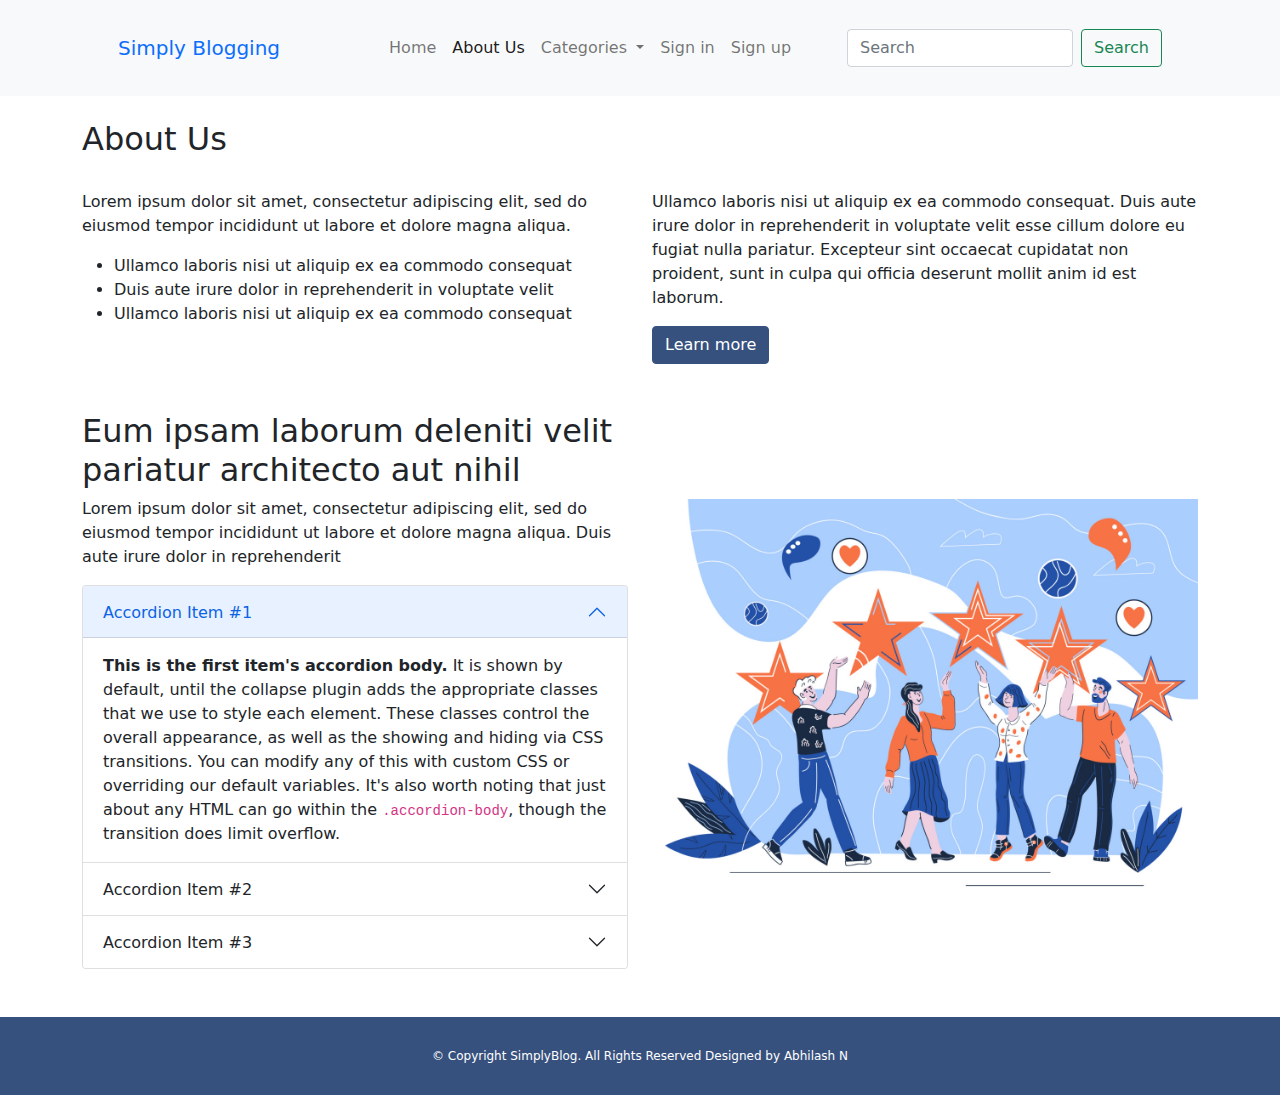
==== about-us.html @ 281dddbe "Registration page done" ====
<!DOCTYPE html>
<html lang="en">
<head>
    <meta charset="UTF-8">
    <meta http-equiv="X-UA-Compatible" content="IE=edge">
    <meta name="viewport" content="width=device-width, initial-scale=1.0">
    <title>Simply Blogging - Home</title>
    <link rel="stylesheet" type="text/css" href="./css/bootstrap.min.css" />
    <link rel="stylesheet" type="text/css" href="./css/style.css" />
</head>
<body>
    <nav class="navbar navbar-expand-lg navbar-light bg-light navbar-simply-blog fixed-top">
        <div class="container px-5">
          <a class="navbar-brand text-primary" href="index.html">Simply Blogging</a>
          <button class="navbar-toggler" type="button" data-bs-toggle="collapse" data-bs-target="#navbarSupportedContent" aria-controls="navbarSupportedContent" aria-expanded="false" aria-label="Toggle navigation">
            <span class="navbar-toggler-icon"></span>
          </button>
          <div class="collapse navbar-collapse" id="navbarSupportedContent">
            <ul class="navbar-nav ms-auto me-lg-5">
              <li class="nav-item">
                <a class="nav-link" aria-current="page" href="index.html">Home</a>
              </li>
              <li class="nav-item">
                <a class="nav-link active" href="#">About Us</a>
              </li>
              <li class="nav-item dropdown">
                <a class="nav-link dropdown-toggle" href="#" id="navbarDropdown" role="button" data-bs-toggle="dropdown" aria-expanded="false">
                  Categories
                </a>
                <ul class="dropdown-menu" aria-labelledby="navbarDropdown">
                  <li><a class="dropdown-item" href="#">Automobile</a></li>
                  <li><a class="dropdown-item" href="#">Finance</a></li>
                  <li><a class="dropdown-item" href="#">Health</a></li>
                  <li><a class="dropdown-item" href="#">Travel</a></li>
                  <li><a class="dropdown-item" href="#">Technology</a></li>
                </ul>
              </li>
              <li class="nav-item">
                <a class="nav-link" href="signin.html">Sign in</a>
              </li>
              <li class="nav-item">
                <a class="nav-link" href="signup.html">Sign up</a>
              </li>
            </ul>
            <form class="d-flex">
              <input class="form-control me-2" type="search" placeholder="Search" aria-label="Search">
              <button class="btn btn-outline-success" type="submit">Search</button>
            </form>
          </div>
        </div>
      </nav>

      <main>
        <div class="container">
            <div class="row">
                <div class="col-sm-12">
                    <h1 class="py-4 page-title">About Us</h1>
                </div>
            </div>
            <div class="row pb-4">
                <div class="col-sm-6">
                    <p>Lorem ipsum dolor sit amet, consectetur adipiscing elit, sed do eiusmod tempor incididunt ut labore et dolore magna aliqua.</p>
                    <ul>
                        <li>Ullamco laboris nisi ut aliquip ex ea commodo consequat</li>
                        <li>Duis aute irure dolor in reprehenderit in voluptate velit</li>
                        <li>Ullamco laboris nisi ut aliquip ex ea commodo consequat</li>
                    </ul>
                </div>
                <div class="col-sm-6">
                    <p>Ullamco laboris nisi ut aliquip ex ea commodo consequat. Duis aute irure dolor in reprehenderit in voluptate velit esse cillum dolore eu fugiat nulla pariatur. Excepteur sint occaecat cupidatat non proident, sunt in culpa qui officia deserunt mollit anim id est laborum.

                    </p>
                    <a href="#" class="btn primary-btn">Learn more</a>
                </div>
            </div>

            <div class="row my-4">
              <div class="col-lg-6">
                <h2>Eum ipsam laborum deleniti velit pariatur architecto aut nihil</h2>
                <p>Lorem ipsum dolor sit amet, consectetur adipiscing elit, sed do eiusmod tempor incididunt ut labore et dolore magna aliqua. Duis aute irure dolor in reprehenderit</p>

                <div class="accordion mb-4" id="accordionPanelsStayOpenExample">
                  <div class="accordion-item">
                    <h2 class="accordion-header" id="panelsStayOpen-headingOne">
                      <button class="accordion-button" type="button" data-bs-toggle="collapse" data-bs-target="#panelsStayOpen-collapseOne" aria-expanded="true" aria-controls="panelsStayOpen-collapseOne">
                        Accordion Item #1
                      </button>
                    </h2>
                    <div id="panelsStayOpen-collapseOne" class="accordion-collapse collapse show" aria-labelledby="panelsStayOpen-headingOne">
                      <div class="accordion-body">
                        <strong>This is the first item's accordion body.</strong> It is shown by default, until the collapse plugin adds the appropriate classes that we use to style each element. These classes control the overall appearance, as well as the showing and hiding via CSS transitions. You can modify any of this with custom CSS or overriding our default variables. It's also worth noting that just about any HTML can go within the <code>.accordion-body</code>, though the transition does limit overflow.
                      </div>
                    </div>
                  </div>
                  <div class="accordion-item">
                    <h2 class="accordion-header" id="panelsStayOpen-headingTwo">
                      <button class="accordion-button collapsed" type="button" data-bs-toggle="collapse" data-bs-target="#panelsStayOpen-collapseTwo" aria-expanded="false" aria-controls="panelsStayOpen-collapseTwo">
                        Accordion Item #2
                      </button>
                    </h2>
                    <div id="panelsStayOpen-collapseTwo" class="accordion-collapse collapse" aria-labelledby="panelsStayOpen-headingTwo">
                      <div class="accordion-body">
                        <strong>This is the second item's accordion body.</strong> It is hidden by default, until the collapse plugin adds the appropriate classes that we use to style each element. These classes control the overall appearance, as well as the showing and hiding via CSS transitions. You can modify any of this with custom CSS or overriding our default variables. It's also worth noting that just about any HTML can go within the <code>.accordion-body</code>, though the transition does limit overflow.
                      </div>
                    </div>
                  </div>
                  <div class="accordion-item">
                    <h2 class="accordion-header" id="panelsStayOpen-headingThree">
                      <button class="accordion-button collapsed" type="button" data-bs-toggle="collapse" data-bs-target="#panelsStayOpen-collapseThree" aria-expanded="false" aria-controls="panelsStayOpen-collapseThree">
                        Accordion Item #3
                      </button>
                    </h2>
                    <div id="panelsStayOpen-collapseThree" class="accordion-collapse collapse" aria-labelledby="panelsStayOpen-headingThree">
                      <div class="accordion-body">
                        <strong>This is the third item's accordion body.</strong> It is hidden by default, until the collapse plugin adds the appropriate classes that we use to style each element. These classes control the overall appearance, as well as the showing and hiding via CSS transitions. You can modify any of this with custom CSS or overriding our default variables. It's also worth noting that just about any HTML can go within the <code>.accordion-body</code>, though the transition does limit overflow.
                      </div>
                    </div>
                  </div>
                </div>
              </div> <!-- End of col 6 -->
              <div class="col-lg-6 d-flex align-items-center">
                <div>
                  <img src="./images/about-img.png" alt="about-img" class="img-fluid" />
                </div>
              </div>
            </div>
        </div>
      </main>

      <footer class="footer">
        <div class="container">
          <div class="copyright col-12 text-center">
            © Copyright SimplyBlog. All Rights Reserved Designed by Abhilash N
          </div>
        </div>
      </footer>

      <script src="./js/jquery.js"></script>
      <script src="./js/bootstrap.bundle.min.js"></script>
</body>
</html>
---- css/style.css ----
:root {
    --title-color: #16161a;
    --gray-bg: rgba(155,155,155,0.05);
    --tag-color: #FFFFFF;
    --tag-bg: #fd3a13; 
    --meta-color: #97979d;
    --radius: 2px;
    --title-weight: 700;
    --light-weight: 300;
    --primary-color: #37517e;
}
main {
    margin-top: 96px;
}

.primary-btn {
    background-color: var(--primary-color);
    color: #FFF;
    border-color: var(--primary-color);
}

.primary-btn:hover {
    background-color: #FFF;
    color: var(--primary-color);
    transition: background-color 0.5s;
}


.navbar-simply-blog {
    padding-top: 1.75rem;
    padding-bottom: 1.75rem;
}

.py-10 {
    padding-top: 3rem!important;
    padding-bottom: 3rem!important;
}

.trend-card {
    display: flex;
}

.trend-no {
    color: #ccc;
    letter-spacing: 0;
    font-size: 30px;
    font-weight: 500;
    font-family: Arial, Helvetica, sans-serif;
    flex: 0 0 auto;
    width: 40px;
    top: -10px;
    margin-right: 16px;
    position: relative;
}

.trend-author {
    display: flex;
}

.authorpic img {
    border-radius: 50%;
    width: 20px;
    height: 20px;
    display: block;
    margin-right: 10px;
}

.trend-authname {
    line-height: 16px;
    font-size: 13px;
    font-weight: 500;
    word-break: break-all;
    padding-right: 2px;
    text-overflow: ellipsis;
    overflow: hidden;
}

.trend-title {
    max-height: 40px;
    font-weight: 700;
    font-size: 16px;
    line-height: 20px;
    margin-bottom: 8px;
}

.trend-date {
    color: rgba(117, 117, 117, 1);
    font-size: 13px;
    line-height: 20px;
    font-weight: 400;
}

.content-section .content-block {
    float: left;
    width: 100%;
}

.block1-items {
    display: grid;
    grid-template-columns: repeat(2,1fr);
    align-items: start;
    grid-gap: 25px;
}

.block1-items .cs .entry-inner {
    height: 335px;
}
.cs .entry-inner {
    display: block;
    position: relative;
    width: 100%;
    height: 100%;
    overflow: hidden;
}

.block1-items .cs .entry-image-wrap {
    width: 100%;
    height: 100%;
}
.entry-image-wrap, .author-avatar-wrap, .comments .avatar-image-container {
    display: block;
    position: relative;
    overflow: hidden;
    background-color: var(--gray-bg);
    z-index: 5;
    color: transparent;
}


.entry-image.pbt-lazy, .author-avatar.pbt-lazy {
    opacity: 1;
}

.entry-image, .author-avatar {
    display: block;
    position: relative;
    width: 100%;
    height: 100%;
    background-size: cover;
    background-position: center center;
    background-repeat: no-repeat;
    z-index: 1;
    transform-origin: center;
    opacity: 0;
    transition: opacity .35s ease,transform .35s ease;
}

.entry-info {
    position: absolute;
    left: 0;
    bottom: 0;
    width: 100%;
    background: linear-gradient(to bottom,rgba(0,0,0,0),rgba(0,0,0,0.65));
    overflow: hidden;
    z-index: 10;
    padding: 15px;
}
.entry-header {
    display: flex;
    flex-direction: column;
}

.entry-info .entry-category {
    width: -moz-fit-content;
    width: fit-content;
    margin: 0 0 10px;
}
.entry-category {
    display: flex;
    align-items: center;
    height: 17px;
    background-color: var(--tag-bg);
    font-size: 10px;
    color: var(--tag-color);
    font-weight: 500;
    text-transform: uppercase;
    line-height: 0;
    padding: 1px 7px 0;
    border-radius: var(--radius);
}

.block1-items .cs .entry-title {
    font-size: 21px;
}

.entry-info .entry-title {
    color: #fff;
    text-shadow: 0 1px 2px rgb(0 0 0 / 20%);
}
.entry-title {
    color: var(--title-color);
    font-weight: var(--title-weight);
    line-height: 1.35em;
}

.block1-items .cs .entry-meta {
    flex-wrap: wrap;
}

.entry-info .entry-meta {
    color: #c5c5ca;
    text-shadow: 0 1px 2px rgb(0 0 0 / 10%);
}
.entry-meta {
    display: flex;
    font-size: 12px;
    color: var(--meta-color);
    font-weight: var(--light-weight);
    margin: 4px 0 0;
}

.entry-meta .mi, .entry-meta .sp {
    margin: 0 4px 0 0;
}
.entry-meta .mi {
    display: flex;
}

.block1-list {
    display: grid;
    grid-template-columns: 1fr;
    grid-gap: 25px;
}

.block1-list .block1-item {
    display: flex;
}
.block1-list .entry-image-wrap {
    width: 98px;
    height: 65px;
    margin: 0 13px 0 0;
}

.block1-list .entry-header {
    flex: 1;
}

.block1-list .entry-title {
    font-size: 14px;
}

.entry-title {
    color: #16161a;
    font-weight: var(--title-weight);
    line-height: 1.35em;
}

.entry-title a {
    display: block;
    color: var(--title-color);
}

.entry-meta {
    display: flex;
    font-size: 12px;
    color: var(--meta-color);
    font-weight: var(--light-weight);
    margin: 4px 0 0;
}

.ad-img {
    max-height: 400px;
}

.footer-newsletter {
    padding: 50px 0;
    background: #f3f5fa;
    text-align: center;
    font-size: 15px;
    color: #444444;
}

.footer-newsletter h2 {
    font-size: 24px;
    margin: 0 0 20px 0;
    padding: 0;
    line-height: 1;
    font-weight: 600;
    color: #37517e;
}

.footer-newsletter form {
    margin-top: 30px;
    background: #fff;
    padding: 6px 10px;
    position: relative;
    border-radius: 50px;
    box-shadow: 0px 2px 15px rgb(0 0 0 / 6%);
    text-align: left;
}

.footer-newsletter form input[type=email] {
    border: 0;
    padding: 4px 8px;
    width: calc(100% - 100px);
}

.footer-newsletter form input[type=submit] {
    position: absolute;
    top: 0;
    right: 0;
    bottom: 0;
    border: 0;
    background: none;
    font-size: 16px;
    padding: 0 20px;
    background: #47b2e4;
    color: #fff;
    transition: 0.3s;
    border-radius: 50px;
    box-shadow: 0px 2px 15px rgb(0 0 0 / 10%);
}

.footer {
    padding-top: 30px;
    padding-bottom: 30px;
    color: #fff;
    background: #37517e;
    font-size: 12px;
}

.page-title {
    font-size: 2rem;
}

/* Login Page */

.divider:after,
.divider:before {
content: "";
flex: 1;
height: 1px;
background: #eee;
}
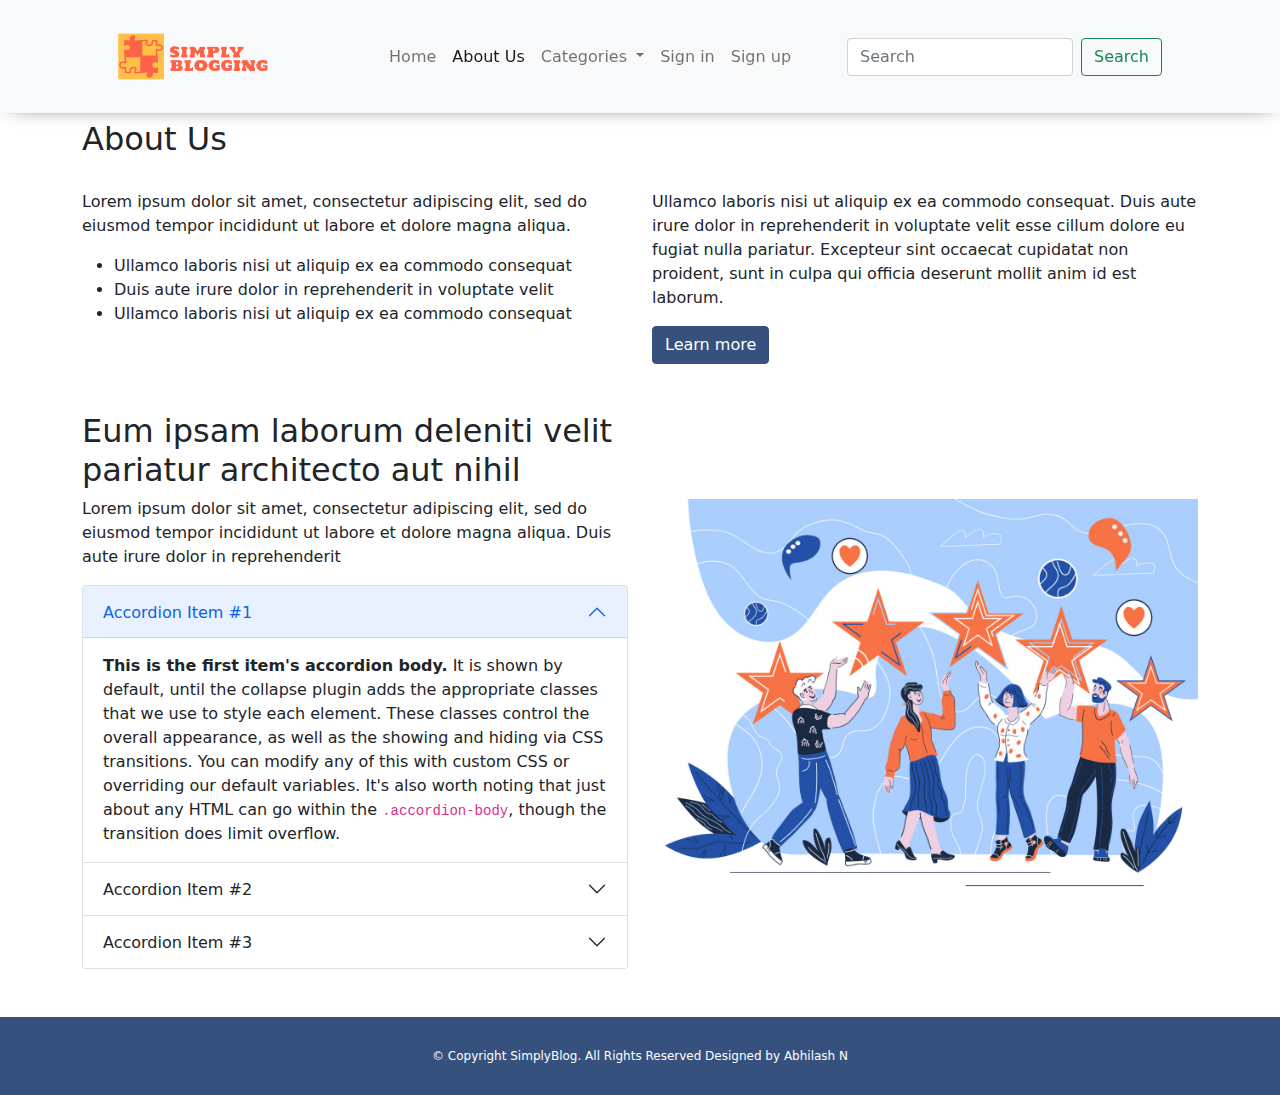
==== commit 0698c559: "Added Health, Travel & Technology Blog Index page, logo, favicon, login and logout functionality" ====
--- a/about-us.html
+++ b/about-us.html
@@ -4,14 +4,15 @@
     <meta charset="UTF-8">
     <meta http-equiv="X-UA-Compatible" content="IE=edge">
     <meta name="viewport" content="width=device-width, initial-scale=1.0">
-    <title>Simply Blogging - Home</title>
+    <link href="./images/favicon.ico" rel="shortcut icon" type="image/x-icon" />
+    <title>Simply Blogging - About Us</title>
     <link rel="stylesheet" type="text/css" href="./css/bootstrap.min.css" />
     <link rel="stylesheet" type="text/css" href="./css/style.css" />
 </head>
 <body>
     <nav class="navbar navbar-expand-lg navbar-light bg-light navbar-simply-blog fixed-top">
         <div class="container px-5">
-          <a class="navbar-brand text-primary" href="index.html">Simply Blogging</a>
+          <a class="navbar-brand text-primary" href="index.html"><img src="./images/logo.png" alt="Logo, link to home page" /></a>
           <button class="navbar-toggler" type="button" data-bs-toggle="collapse" data-bs-target="#navbarSupportedContent" aria-controls="navbarSupportedContent" aria-expanded="false" aria-label="Toggle navigation">
             <span class="navbar-toggler-icon"></span>
           </button>
@@ -28,11 +29,11 @@
                   Categories
                 </a>
                 <ul class="dropdown-menu" aria-labelledby="navbarDropdown">
-                  <li><a class="dropdown-item" href="#">Automobile</a></li>
-                  <li><a class="dropdown-item" href="#">Finance</a></li>
-                  <li><a class="dropdown-item" href="#">Health</a></li>
-                  <li><a class="dropdown-item" href="#">Travel</a></li>
-                  <li><a class="dropdown-item" href="#">Technology</a></li>
+                  <li><a class="dropdown-item" href="automobile.html">Automobile</a></li>
+                  <li><a class="dropdown-item" href="finance.html">Finance</a></li>
+                  <li><a class="dropdown-item" href="health.html">Health</a></li>
+                  <li><a class="dropdown-item" href="travel.html">Travel</a></li>
+                  <li><a class="dropdown-item" href="technology.html">Technology</a></li>
                 </ul>
               </li>
               <li class="nav-item">
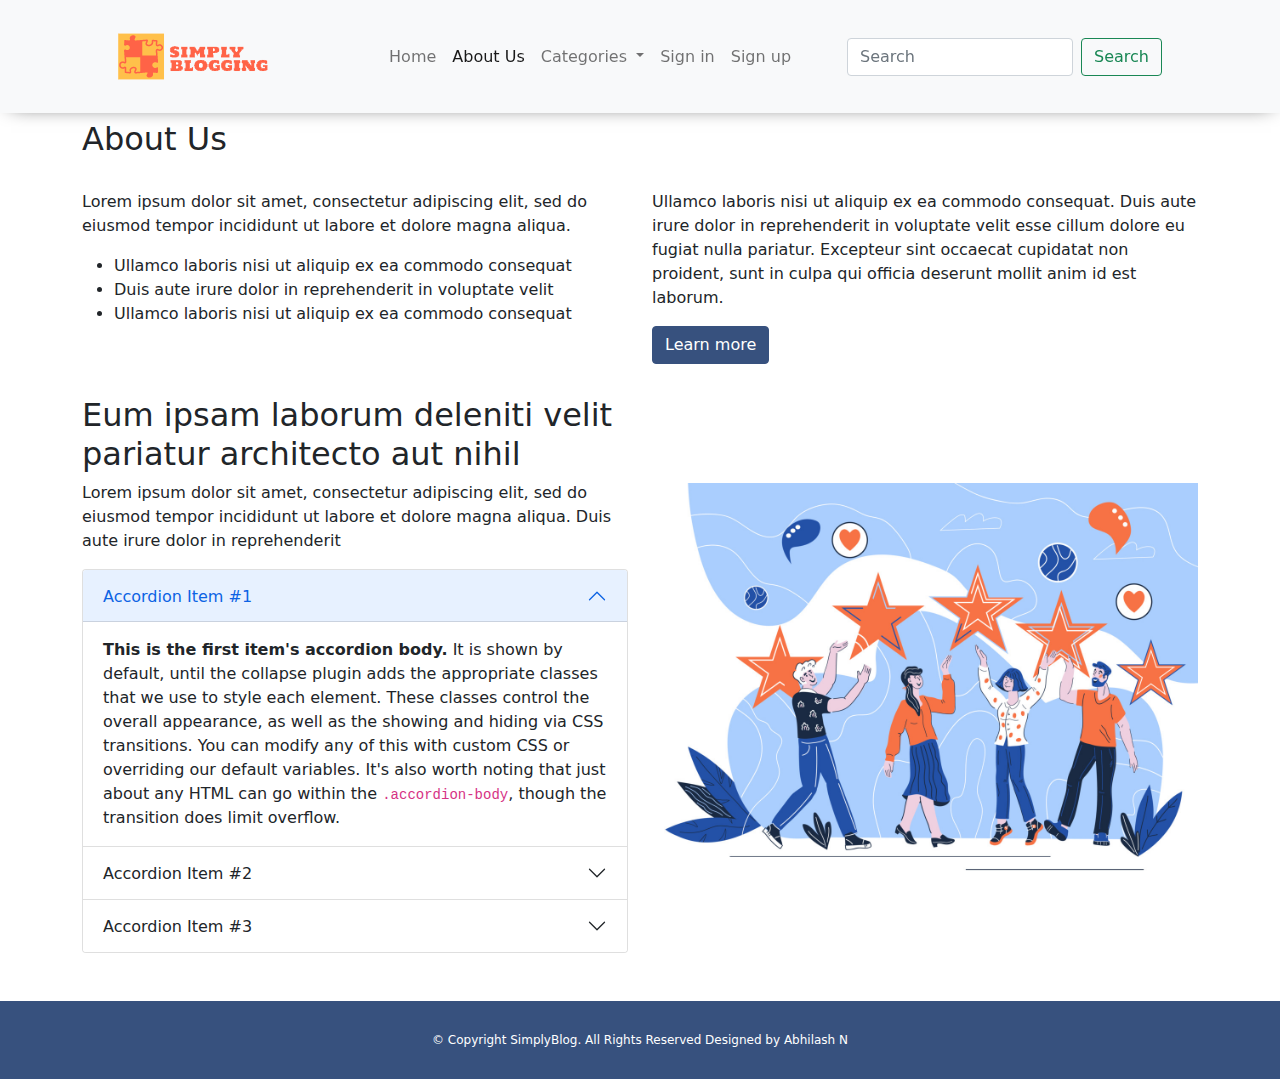
==== commit b35ef296: "Added signup feature and add post page" ====
--- a/about-us.html
+++ b/about-us.html
@@ -36,10 +36,21 @@
                   <li><a class="dropdown-item" href="technology.html">Technology</a></li>
                 </ul>
               </li>
-              <li class="nav-item">
+              <li class="nav-item dropdown account-menu" id="account-menu">
+                <a class="nav-link dropdown-toggle" href="#" id="accountDropdown" role="button" data-bs-toggle="dropdown" aria-expanded="false">
+                  Account
+                </a>
+                <ul class="dropdown-menu" aria-labelledby="accountDropdown">
+                  <li><a class="dropdown-item" href="automobile.html">Profile</a></li>
+                  <li><a class="dropdown-item" href="add-blog.html">Add Blog</a></li>
+                  <li><button class="dropdown-item" href="#" id="logoutBtn">Logout</button></li>
+                  
+                </ul>
+              </li>
+              <li class="nav-item" id="signin-menu">
                 <a class="nav-link" href="signin.html">Sign in</a>
               </li>
-              <li class="nav-item">
+              <li class="nav-item" id="signup-menu">
                 <a class="nav-link" href="signup.html">Sign up</a>
               </li>
             </ul>
@@ -138,5 +149,6 @@
 
       <script src="./js/jquery.js"></script>
       <script src="./js/bootstrap.bundle.min.js"></script>
+      <script src="./js/app.js" defer></script>
 </body>
 </html>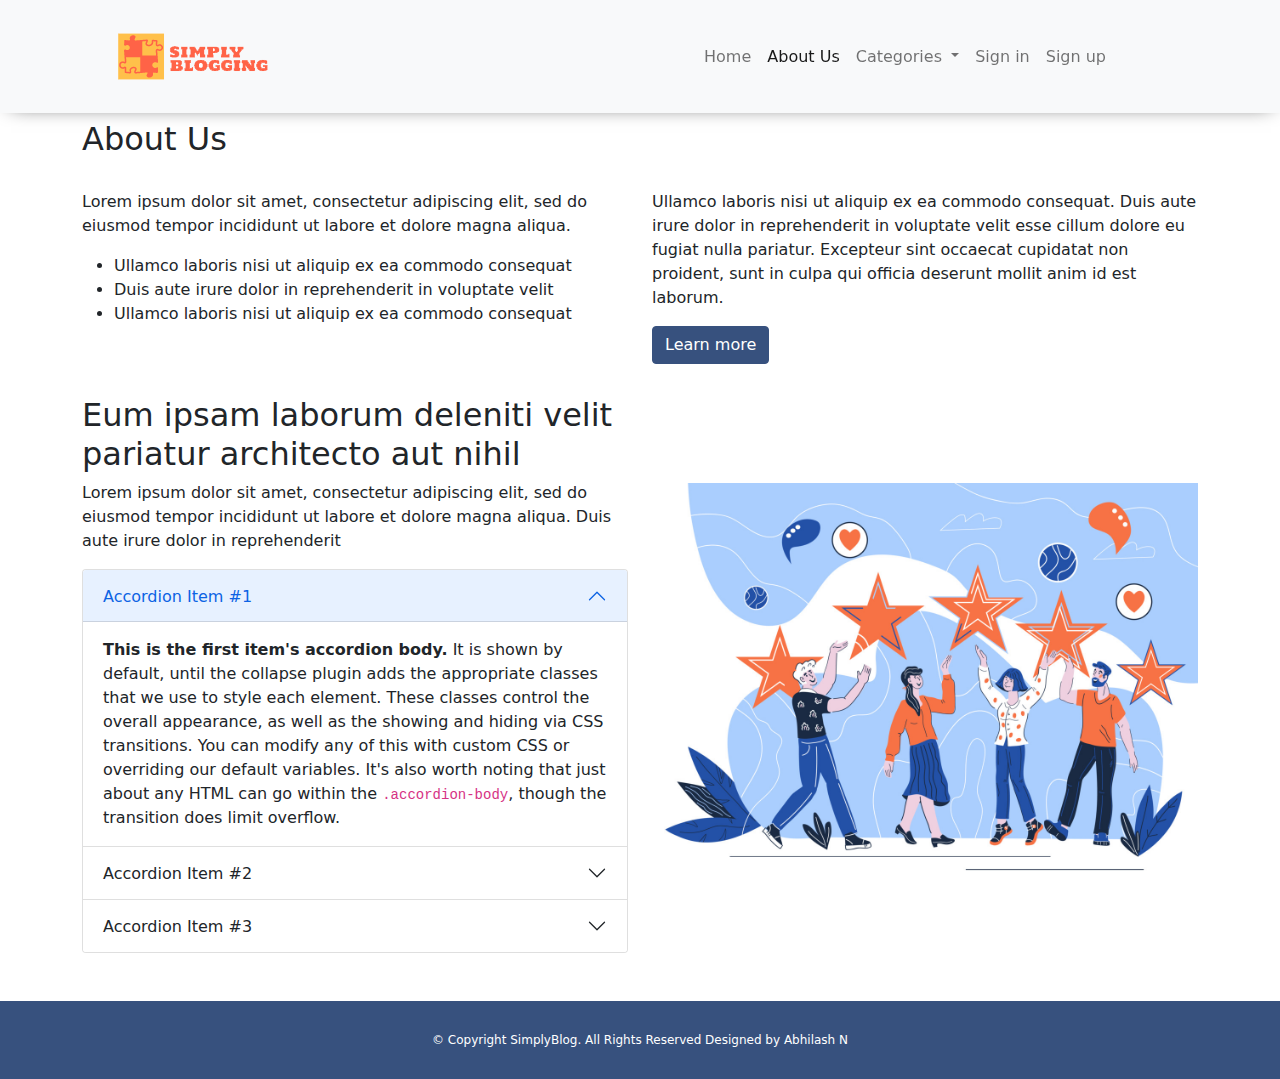
==== commit 679ce71f: "removed search form in all pages" ====
--- a/about-us.html
+++ b/about-us.html
@@ -54,10 +54,7 @@
                 <a class="nav-link" href="signup.html">Sign up</a>
               </li>
             </ul>
-            <form class="d-flex">
-              <input class="form-control me-2" type="search" placeholder="Search" aria-label="Search">
-              <button class="btn btn-outline-success" type="submit">Search</button>
-            </form>
+            
           </div>
         </div>
       </nav>
--- a/css/style.css
+++ b/css/style.css
@@ -102,7 +102,15 @@
     font-size: 16px;
     line-height: 20px;
     margin-bottom: 8px;
-}
+    overflow: hidden;
+    text-overflow: ellipsis;
+    display: -webkit-box;
+   -webkit-line-clamp: 2; /* number of lines to show */
+           line-clamp: 2; 
+   -webkit-box-orient: vertical;
+}
+
+.trend-title a { color: #000; text-decoration: none; }
 
 .trend-date {
     color: rgba(117, 117, 117, 1);
